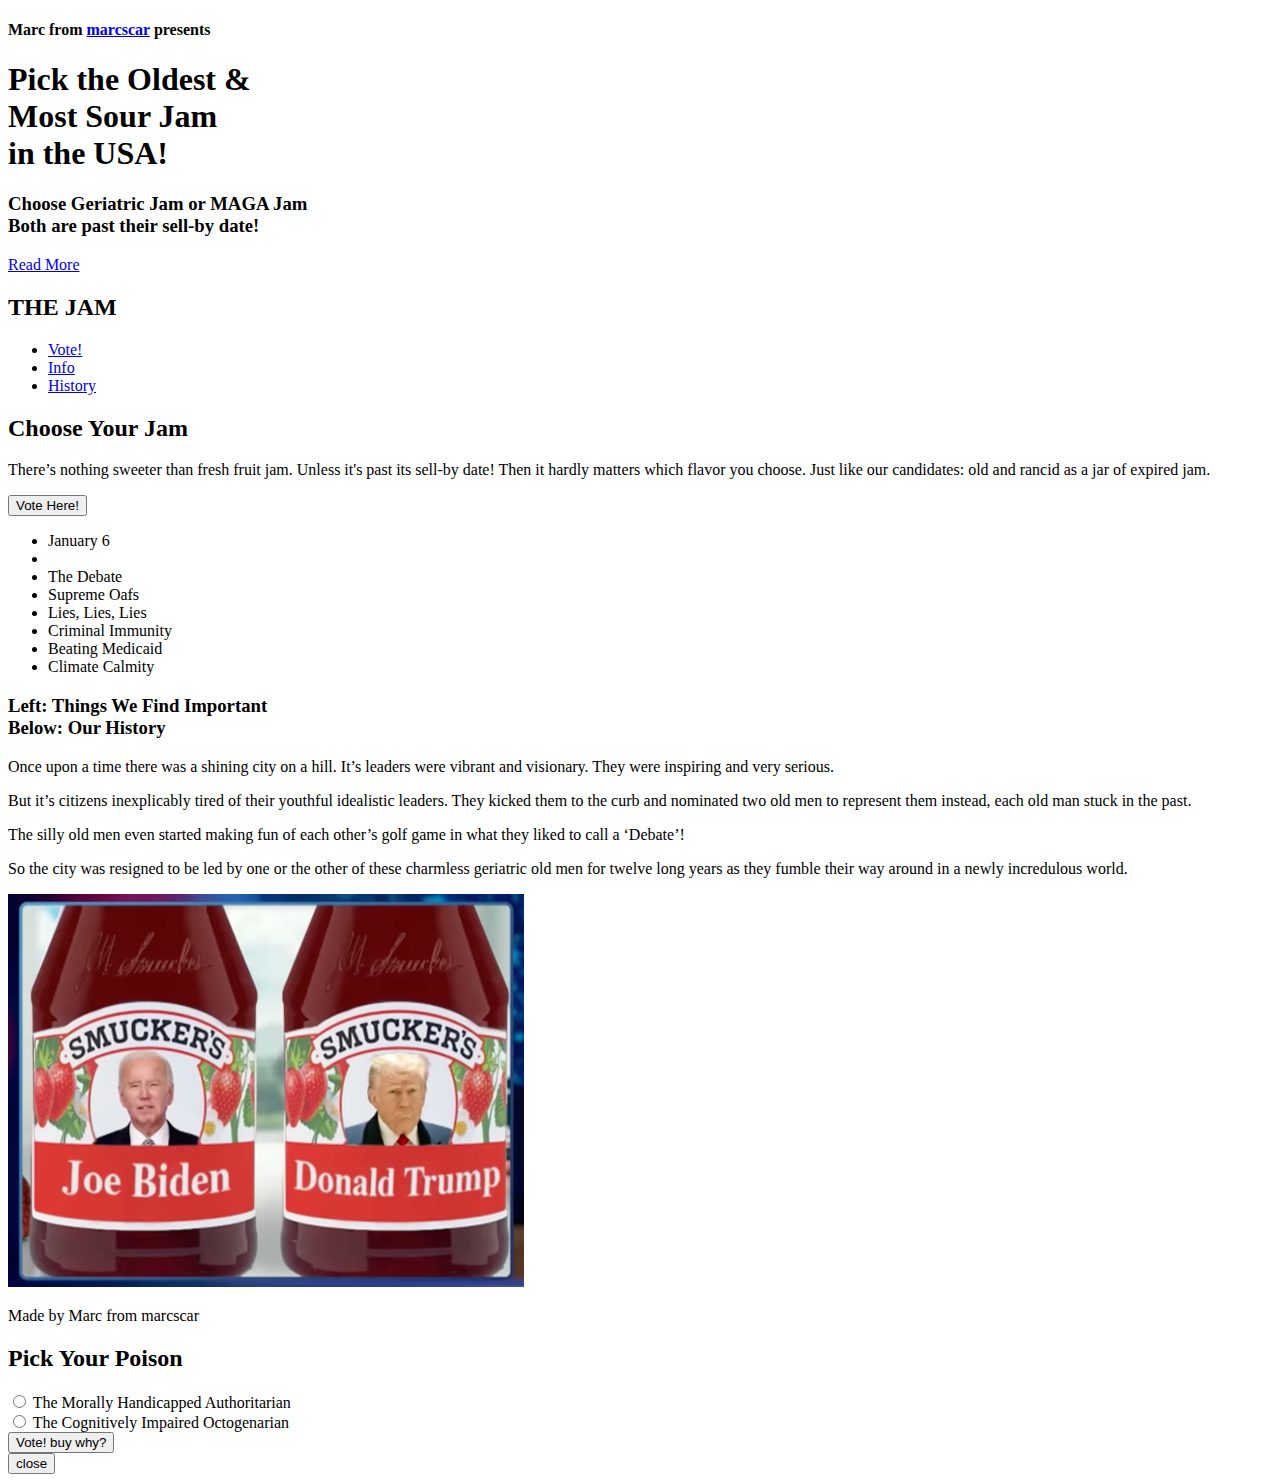
==== index.html @ a78fad92 "HTML & Image" ====
<!DOCTYPE html>
<html lang="en">
<head>
  <meta charset="UTF-8">
  <meta name="viewport" content="width=device-width, initial-scale=1.0">
  <title>The Jam</title>
</head>
<body>

  <header>

    <div class="wrapper960">

      <h4>Marc from <a href="https://marcscar.github.io/" target="_blank">marcscar</a> presents</h4>
      <h1>Pick the Oldest &<br>Most Sour Jam<br>in the USA!</h1>
      <h3>Choose Geriatric Jam or MAGA Jam <br>Both are past their sell-by date!</h3>
      <a href="#info" class="cta alt">Read More</a>

    </div>

    <div class="biden"></div>
    <div class="trump"></div>

  </header>

  <nav>

    <h2>THE JAM</h2>
    <ul>
      <li><a href="#">Vote!</a></li>
      <li><a href="#info">Info</a></li>
      <li><a href="#history">History</a></li>
    </ul>

  </nav>

  <section id="info">

    <h2>Choose Your Jam</h2>
    <p>There’s nothing sweeter than fresh fruit jam. Unless it's past its sell-by date! Then it hardly matters which flavor you choose. Just like our candidates: old and rancid as a jar of expired jam.</p>
    <button class="cta">Vote Here!</button>

  </section>

  <div class="separator"></div>

  <article id="history">

    <ul>
      <li class="green">January 6</li>
      <li>&nbsp;</li>
      <li class="pink rotate">The Debate</li>
      <li class="purple">Supreme Oafs</li>
      <li class="salmon">Lies, Lies, Lies</li>
      <li class="red">Criminal Immunity</li>
      <li class="green">Beating Medicaid</li>
      <li class="pink">Climate Calmity</li>
    </ul>

    <h3>Left: Things We Find Important <br> Below: Our History</h3>
    <p>Once upon a time there was a shining city on a hill. It’s leaders were vibrant and visionary. They were inspiring and very serious.</p>
    <p>But it’s citizens inexplicably tired of their youthful idealistic leaders. They kicked them to the curb and nominated two old men to represent them instead, each old man stuck in the past.</p>
    <p>The silly old men even started making fun of each other’s golf game in what they liked to call a ‘Debate’!</p>
    <p>So the city was resigned to be led by one or the other of these charmless geriatric old men for twelve long years as they fumble their way around in a newly incredulous world.</p>

  </article>

  <div class="separator"></div>

  <img src="images/jam.png" width="516" height="393" alt="Two Jars of Jam">

  <footer>

    <p>Made by Marc from marcscar</p>

  </footer>

  <div class="popup">

    <div class="blanket"></div>
    <div class="content">
      <h2>Pick Your Poison</h2>
      <form action="vote.html">
        <div class="input">
          <input type="radio" name="vote" id="biden">
          <label for="biden">The Morally Handicapped Authoritarian</label>
        </div>
        <div class="input">
          <input type="radio" name="vote" id="trump">
          <label for="trump">The Cognitively Impaired Octogenarian</label>
        </div>
        <button class="cta">Vote! buy why?</button>
      </form>
      <button class="close">close</button>
    </div>

  </div>

</body>
</html>
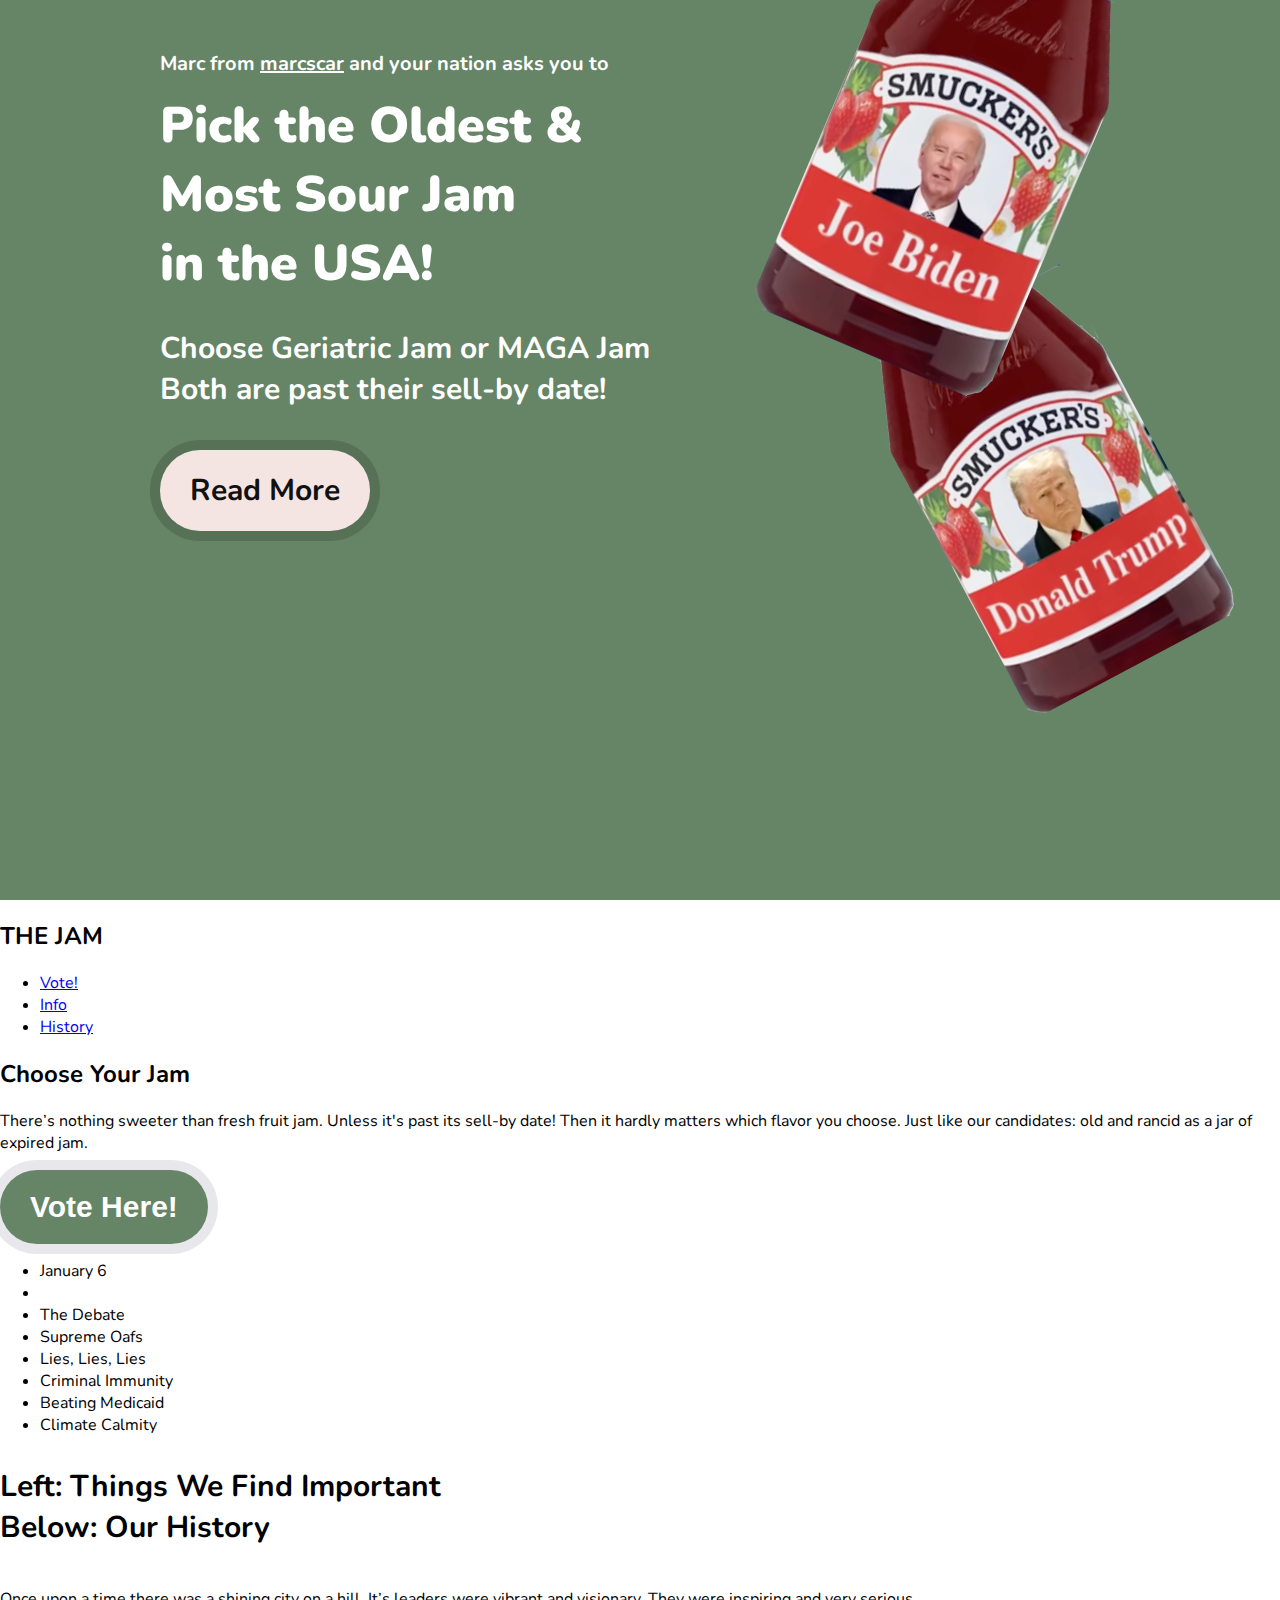
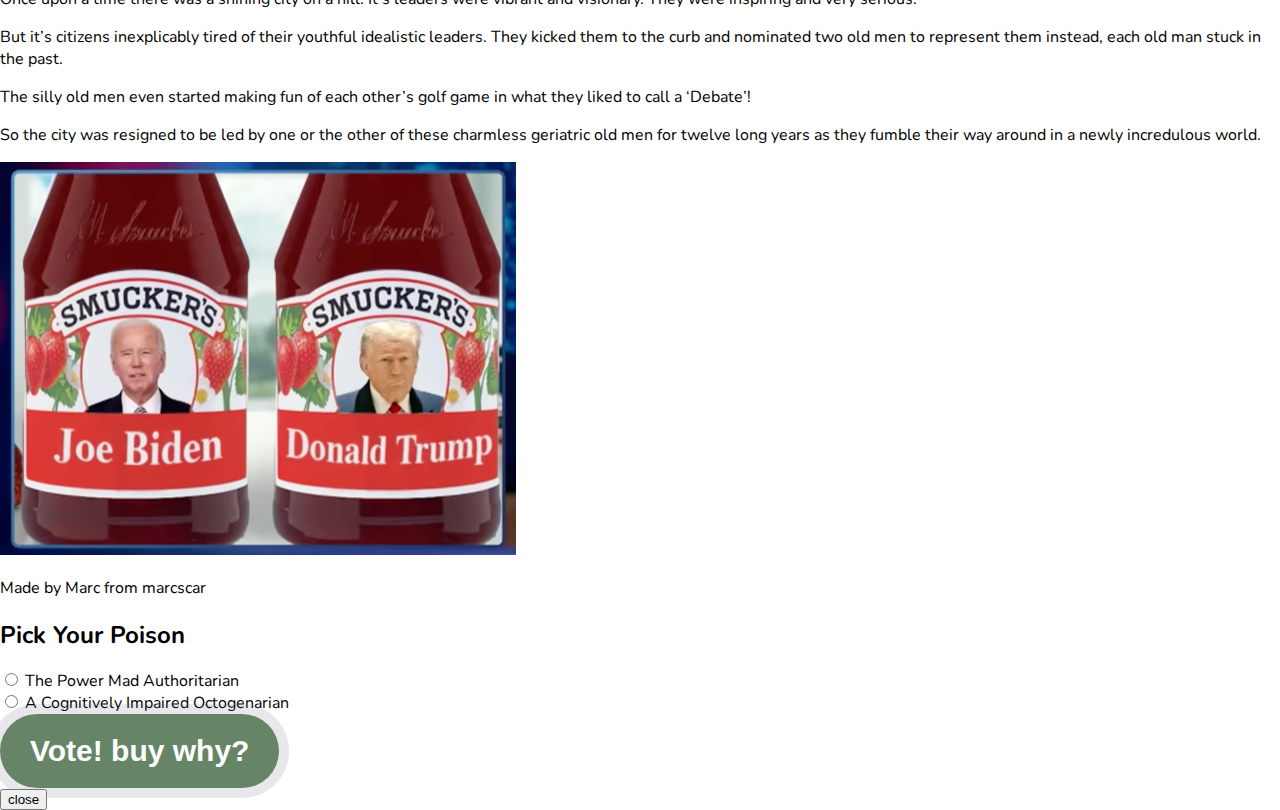
==== commit 1f939b17: "Header Style" ====
--- a/index.html
+++ b/index.html
@@ -4,6 +4,10 @@
   <meta charset="UTF-8">
   <meta name="viewport" content="width=device-width, initial-scale=1.0">
   <title>The Jam</title>
+  <link rel="preconnect" href="https://fonts.googleapis.com">
+  <link rel="preconnect" href="https://fonts.gstatic.com" crossorigin>
+  <link href="https://fonts.googleapis.com/css2?family=Nunito:ital,wght@0,200..1000;1,200..1000&display=swap" rel="stylesheet">
+  <link rel="stylesheet" href="style.css">
 </head>
 <body>
 
@@ -11,15 +15,15 @@
 
     <div class="wrapper960">
 
-      <h4>Marc from <a href="https://marcscar.github.io/" target="_blank">marcscar</a> presents</h4>
+      <h4>Marc from <a href="https://marcscar.github.io/" target="_blank">marcscar</a> and your nation asks you to</h4>
       <h1>Pick the Oldest &<br>Most Sour Jam<br>in the USA!</h1>
       <h3>Choose Geriatric Jam or MAGA Jam <br>Both are past their sell-by date!</h3>
       <a href="#info" class="cta alt">Read More</a>
 
     </div>
 
+    <div class="trump"></div>
     <div class="biden"></div>
-    <div class="trump"></div>
 
   </header>
 
@@ -83,11 +87,11 @@
       <form action="vote.html">
         <div class="input">
           <input type="radio" name="vote" id="biden">
-          <label for="biden">The Morally Handicapped Authoritarian</label>
+          <label for="biden">The Power Mad Authoritarian</label>
         </div>
         <div class="input">
           <input type="radio" name="vote" id="trump">
-          <label for="trump">The Cognitively Impaired Octogenarian</label>
+          <label for="trump">A Cognitively Impaired Octogenarian</label>
         </div>
         <button class="cta">Vote! buy why?</button>
       </form>
--- a/style.css
+++ b/style.css
@@ -0,0 +1,116 @@
+* {
+  box-sizing: border-box;
+}
+
+body {
+  font-family: "Nunito", sans-serif;
+  font-optical-sizing: auto;
+  font-weight: normal;
+  font-style: normal;
+  padding: 0;
+  margin: 0;
+}
+
+header {
+  background-color: #668566;
+  min-height: 100vh;
+  color: white;
+  padding: 50px 20px;
+  position: relative;
+  overflow: hidden;
+  /* min-height: 600px; */
+}
+
+.wrapper960 {
+  width: 960px;
+  margin: 0 auto;
+}
+
+h1 {
+  font-size: 50px;
+  font-weight: 900;
+  margin: 14px 0 20px
+}
+
+h4 {
+  font-size: 20px;
+  margin: 0;
+}
+
+h3 {
+  font-size: 30px;
+  margin-bottom: 40px;
+}
+
+header a {
+  color: white;
+}
+
+a.cta, button.cta {
+  font-size: 30px;
+  font-weight: bold;
+  text-decoration: none;
+  padding: 20px 30px;
+  border: 0;
+  border-radius: 40px;
+}
+
+a.cta {
+  background-color: #F4E5E2;
+  color: #111;
+  box-shadow: 0 0 0 10px rgba(0, 0, 0, 0.15);
+  display: inline-block;
+}
+
+button.cta {
+  background-color: #668566;
+  color: white;
+  box-shadow: 0 0 0 10px rgba(102, 103, 133, .151);
+}
+
+
+
+.biden {
+  background: url(images/biden.png) no-repeat 0 0;
+  background-size: 100%;
+  width: 254px;
+  height: 420px;
+  position: absolute;
+  top: -50px;
+  right: 16%;
+  transform: rotate(23deg);
+}
+
+
+.trump {
+  background: url(images/trump.png) no-repeat 0 0;
+  background-size: 100%;
+  width: 237px;
+  height: 391px;
+  position: absolute;
+  top: 33%;
+  right: 9%;
+  transform: rotate(-28deg);
+}
+
+
+
+/* 
+
+  <header>
+
+    <div class="wrapper960">
+
+      <h4>Marc from <a href="https://marcscar.github.io/" target="_blank">marcscar</a> presents</h4>
+      <h1>Pick the Oldest &<br>Most Sour Jam<br>in the USA!</h1>
+      <h3>Choose Geriatric Jam or MAGA Jam <br>Both are past their sell-by date!</h3>
+      <a href="#info" class="cta alt">Read More</a>
+
+    </div>
+
+    <div class="biden"></div>
+    <div class="trump"></div>
+
+  </header>
+  
+  */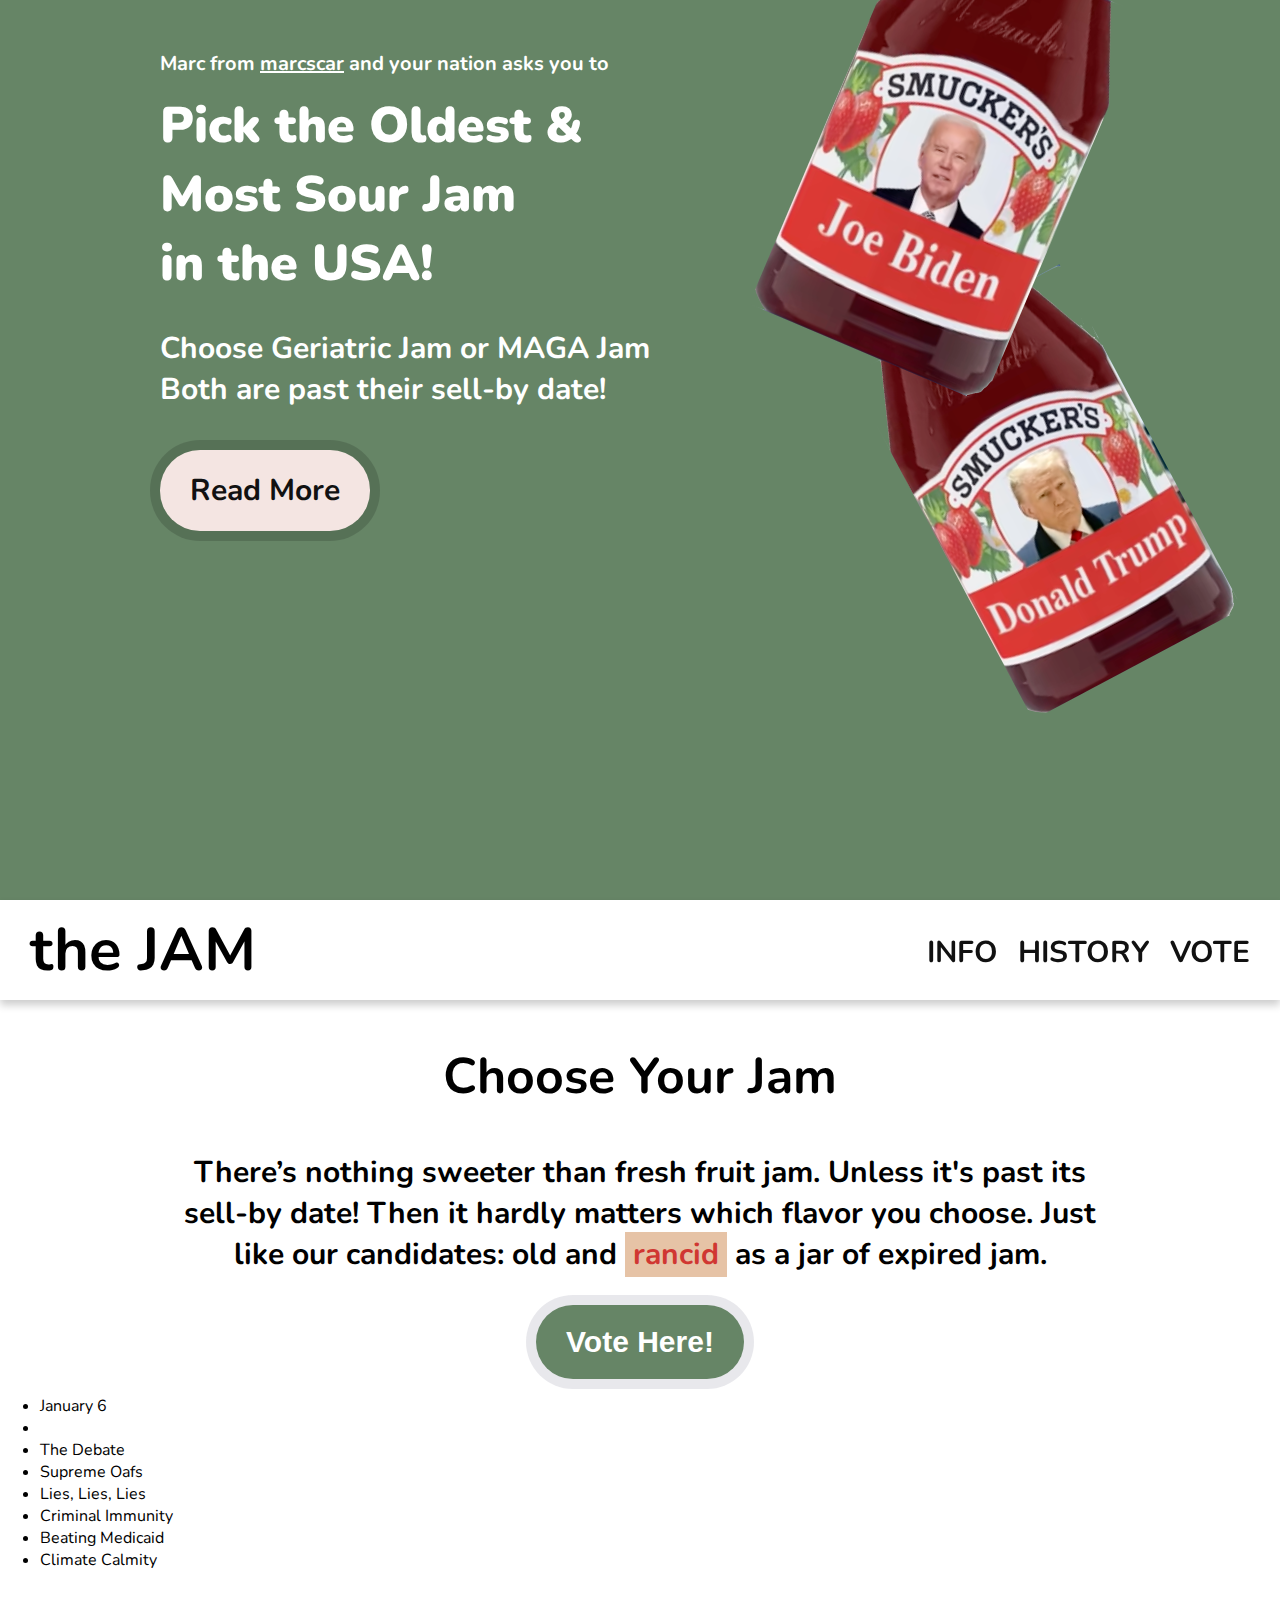
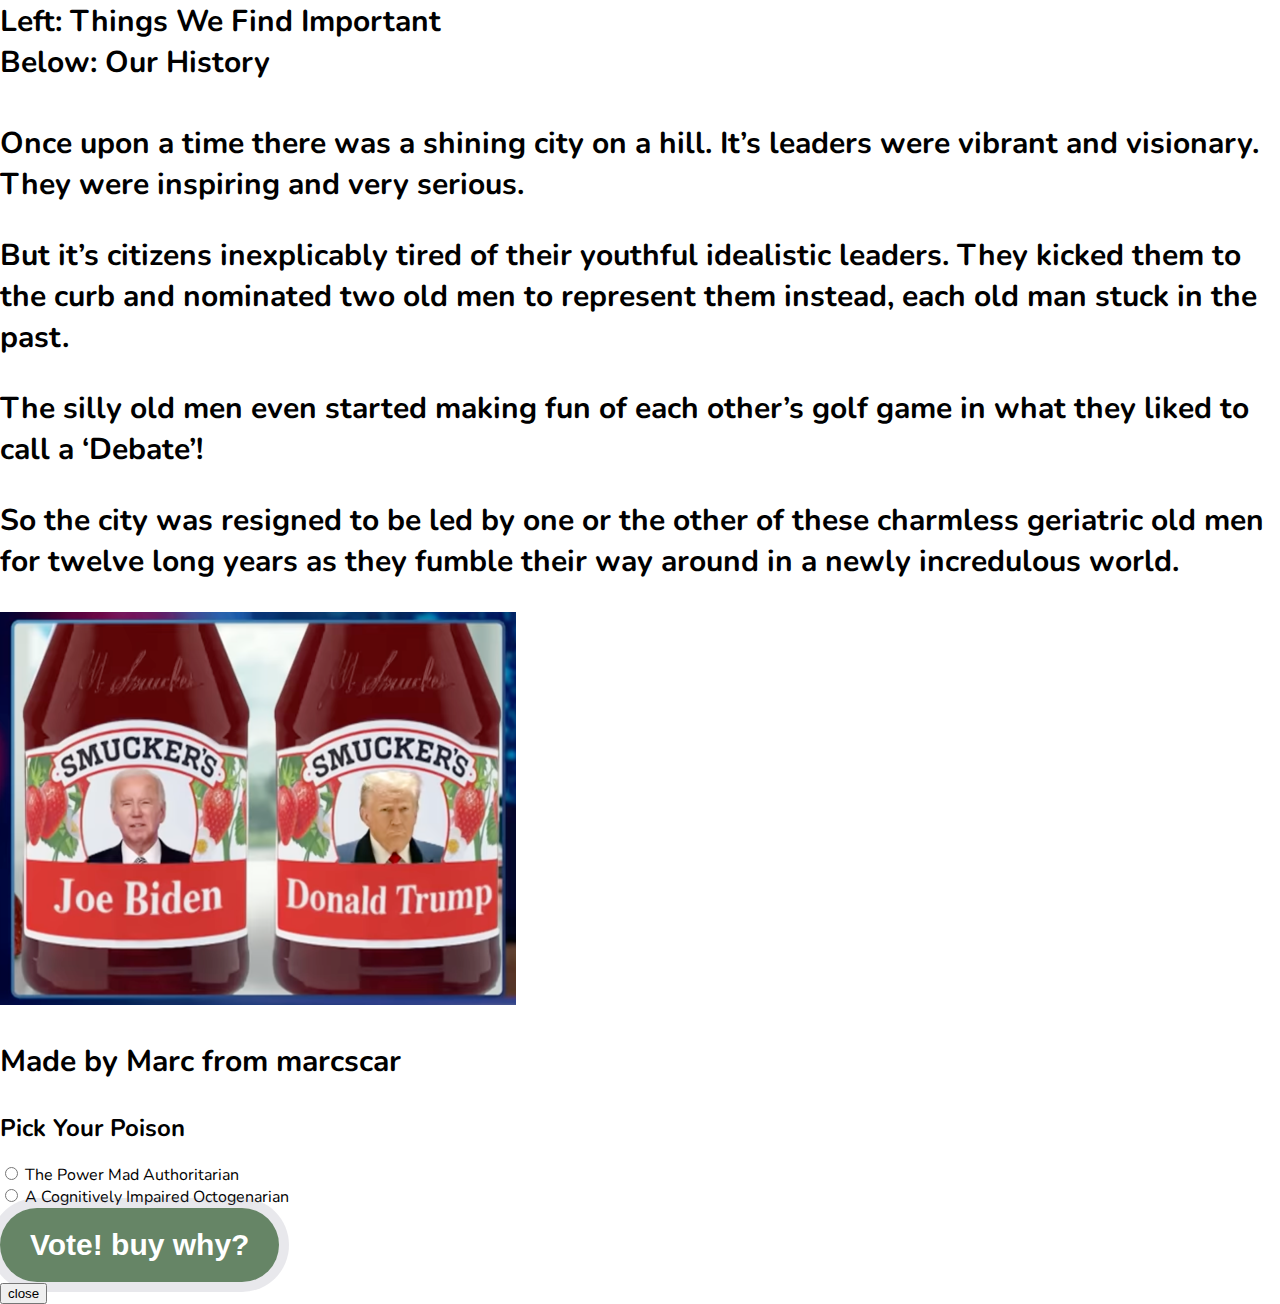
==== commit 5023ea46: "Nav and Info sections" ====
--- a/index.html
+++ b/index.html
@@ -27,22 +27,26 @@
 
   </header>
 
+  <div id="info"></div>
+
   <nav>
 
-    <h2>THE JAM</h2>
+    <h2>the JAM</h2>
     <ul>
-      <li><a href="#">Vote!</a></li>
-      <li><a href="#info">Info</a></li>
-      <li><a href="#history">History</a></li>
+      <li><a href="#">VOTE</a></li>
+      <li><a href="#history">HISTORY</a></li>
+      <li><a href="#info">INFO</a></li>
     </ul>
 
   </nav>
 
-  <section id="info">
+  <section id="more-info">
 
-    <h2>Choose Your Jam</h2>
-    <p>There’s nothing sweeter than fresh fruit jam. Unless it's past its sell-by date! Then it hardly matters which flavor you choose. Just like our candidates: old and rancid as a jar of expired jam.</p>
-    <button class="cta">Vote Here!</button>
+    <div class="wrapper960">
+      <h2>Choose Your Jam</h2>
+      <p>There’s nothing sweeter than fresh fruit jam. Unless it's past its sell-by date! Then it hardly matters which flavor you choose. Just like our candidates: old and <span class="highlight">rancid</span> as a jar of expired jam.</p>
+      <button class="cta">Vote Here!</button>
+    </div>
 
   </section>
 
--- a/style.css
+++ b/style.css
@@ -18,7 +18,6 @@
   padding: 50px 20px;
   position: relative;
   overflow: hidden;
-  /* min-height: 600px; */
 }
 
 .wrapper960 {
@@ -68,8 +67,6 @@
   box-shadow: 0 0 0 10px rgba(102, 103, 133, .151);
 }
 
-
-
 .biden {
   background: url(images/biden.png) no-repeat 0 0;
   background-size: 100%;
@@ -80,7 +77,6 @@
   right: 16%;
   transform: rotate(23deg);
 }
-
 
 .trump {
   background: url(images/trump.png) no-repeat 0 0;
@@ -93,24 +89,62 @@
   transform: rotate(-28deg);
 }
 
+nav {
+  height: 100px;
+  box-shadow: 0 5px 8px rgba(0, 0, 0, .2);
+  position: sticky;
+  top: 0;
+  background-color: white;
+}
 
+nav h2 {
+  /* border: 1px dotted; */
+  float: left;
+  margin: 0 0 0 30px;
+  font-size: 60px;
+  line-height: 100px;
+}
 
-/* 
+nav ul {
+  margin: 0 20px 0 0;
+}
 
-  <header>
+nav li {
+  margin: 0;
+  display: inline;
+  float: right;
+  font-size: 30px;
+  padding: 32px 10px;
+  font-weight: bold;
+}
 
-    <div class="wrapper960">
+nav li a {
+  color: #111;
+  text-decoration: none;
+}
 
-      <h4>Marc from <a href="https://marcscar.github.io/" target="_blank">marcscar</a> presents</h4>
-      <h1>Pick the Oldest &<br>Most Sour Jam<br>in the USA!</h1>
-      <h3>Choose Geriatric Jam or MAGA Jam <br>Both are past their sell-by date!</h3>
-      <a href="#info" class="cta alt">Read More</a>
+nav li a:hover {
+  text-decoration: underline;
+  color: #000;
+}
 
-    </div>
+p {
+  font-weight: bold;
+  font-size: 30px;
+  margin: 30px 0;
+}
 
-    <div class="biden"></div>
-    <div class="trump"></div>
+#more-info h2 {
+  font-size: 50px;
+}
 
-  </header>
-  
-  */+#more-info {
+  text-align: center;
+}
+
+.highlight {
+  background-color: #E6C3A6;
+  color: #D03732;
+  display: inline;
+  padding: 2px 8px;
+}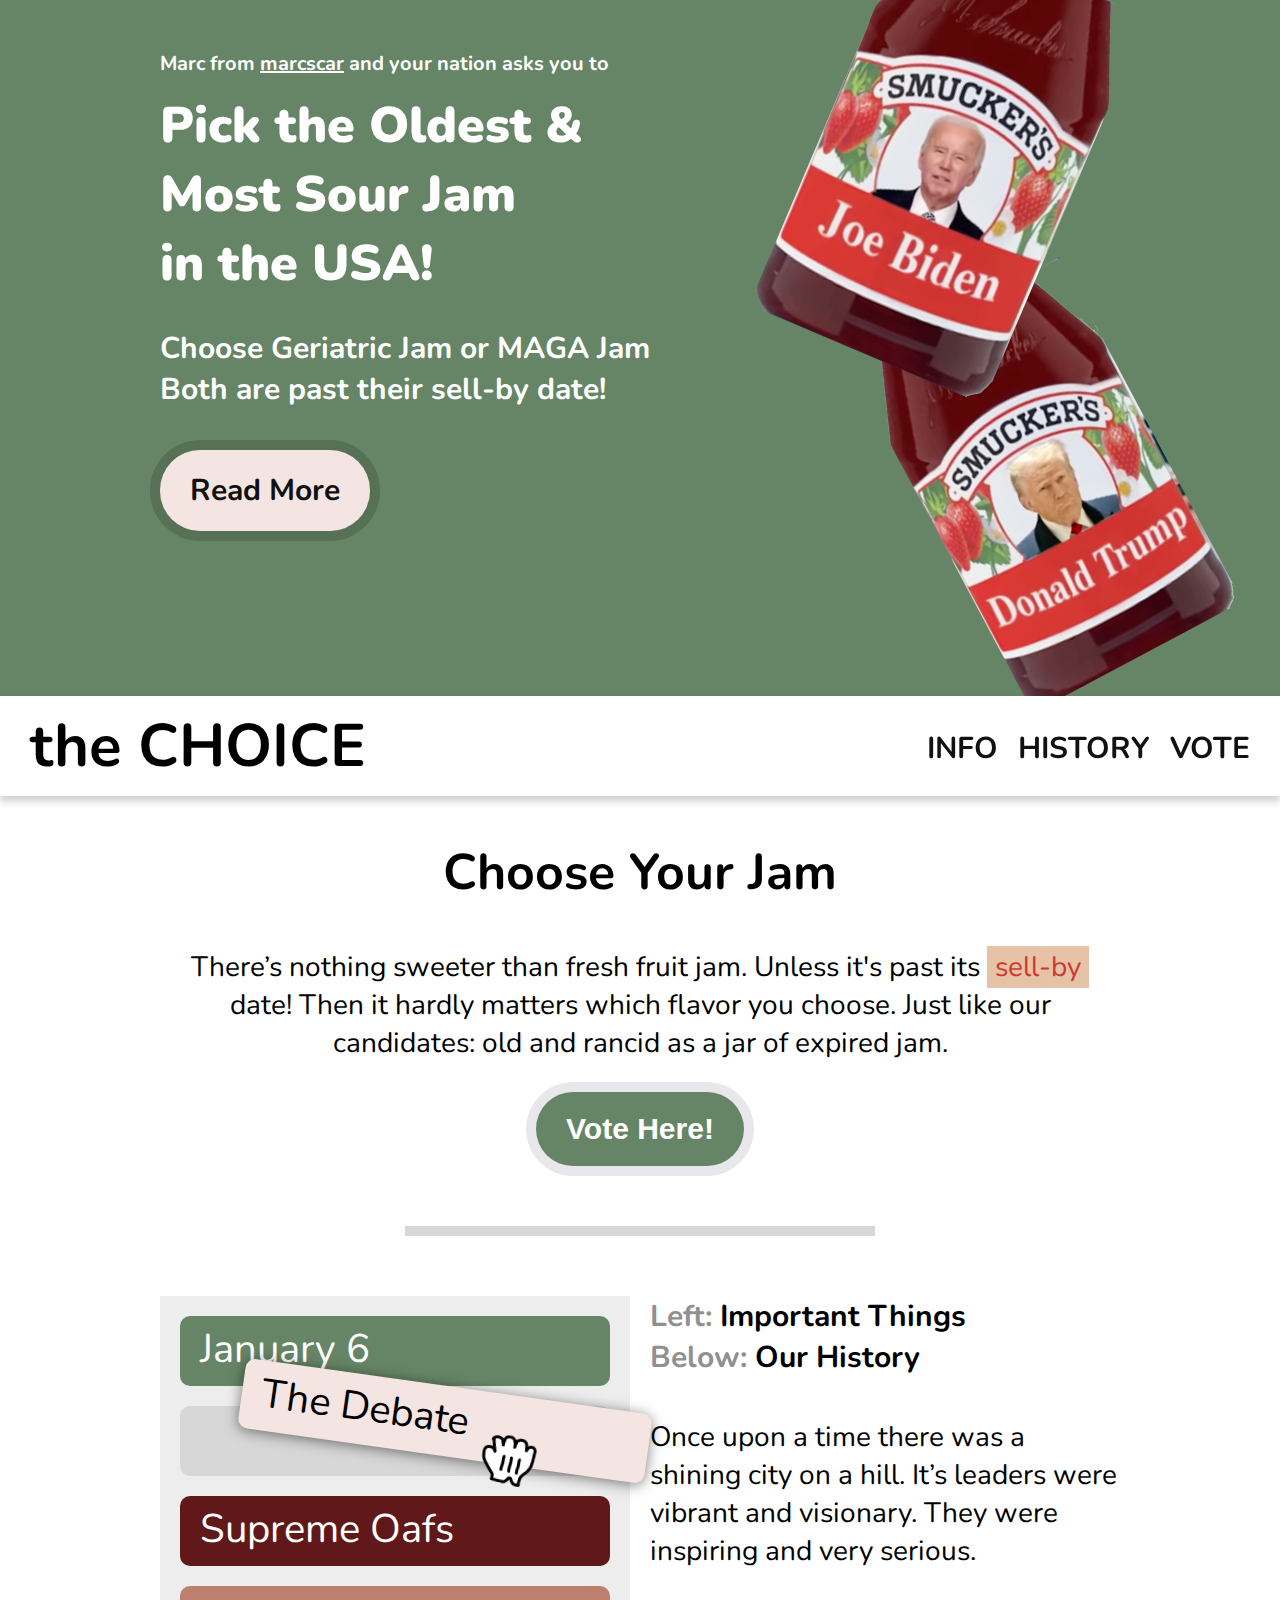
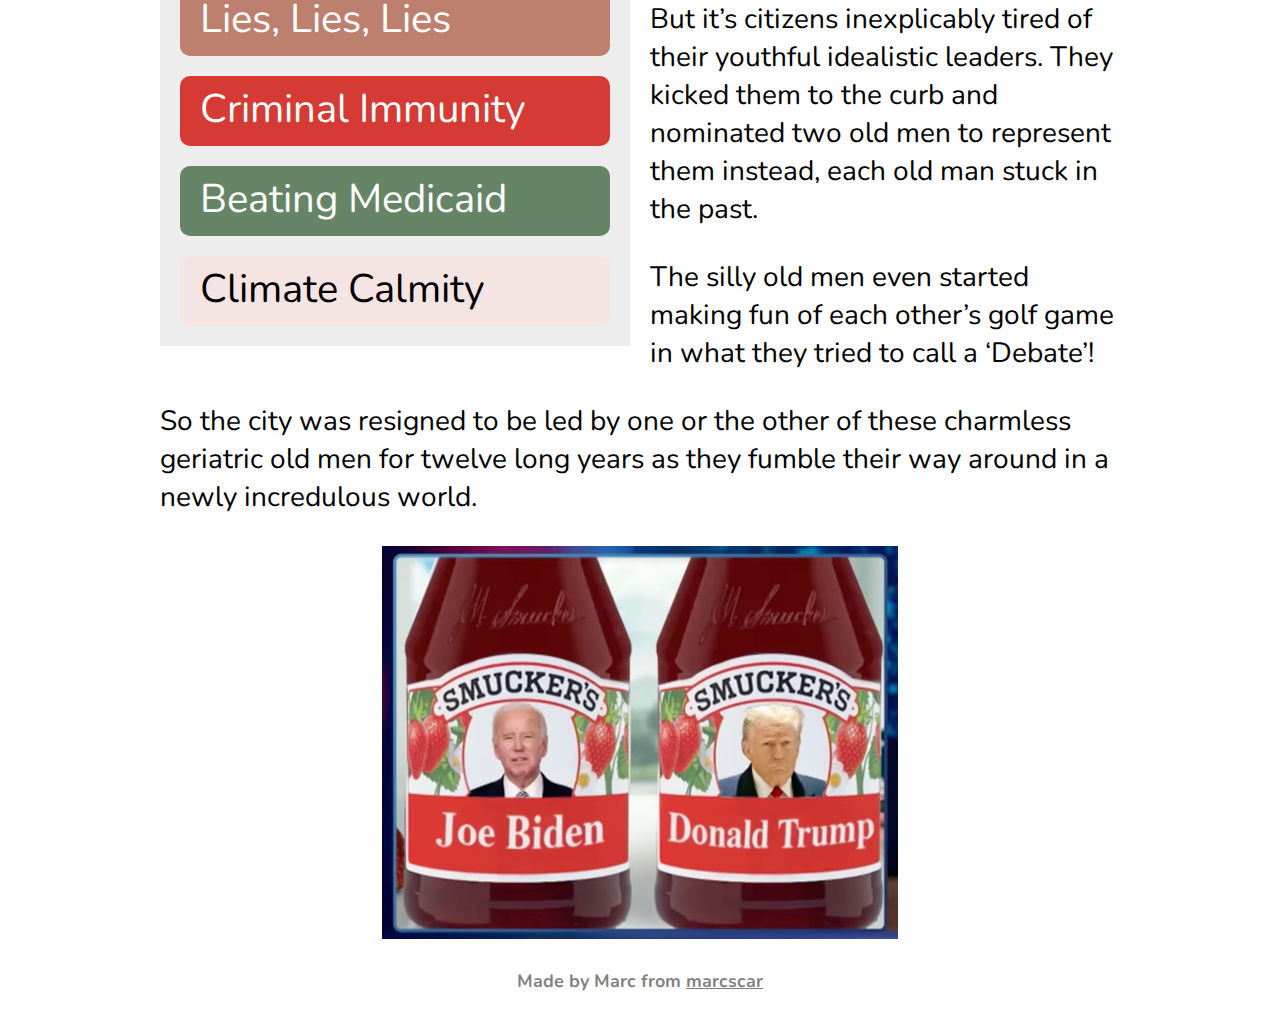
==== commit 8d751e1d: "CSS & HTML Done" ====
--- a/index.html
+++ b/index.html
@@ -31,7 +31,7 @@
 
   <nav>
 
-    <h2>the JAM</h2>
+    <h2>the CHOICE</h2>
     <ul>
       <li><a href="#">VOTE</a></li>
       <li><a href="#history">HISTORY</a></li>
@@ -44,7 +44,7 @@
 
     <div class="wrapper960">
       <h2>Choose Your Jam</h2>
-      <p>There’s nothing sweeter than fresh fruit jam. Unless it's past its sell-by date! Then it hardly matters which flavor you choose. Just like our candidates: old and <span class="highlight">rancid</span> as a jar of expired jam.</p>
+      <p>There’s nothing sweeter than fresh fruit jam. Unless it's past its <span class="highlight">sell-by</span> date! Then it hardly matters which flavor you choose. Just like our candidates: old and rancid as a jar of expired jam.</p>
       <button class="cta">Vote Here!</button>
     </div>
 
@@ -52,34 +52,37 @@
 
   <div class="separator"></div>
 
-  <article id="history">
+  <div class="wrapper960">
 
-    <ul>
-      <li class="green">January 6</li>
-      <li>&nbsp;</li>
-      <li class="pink rotate">The Debate</li>
-      <li class="purple">Supreme Oafs</li>
-      <li class="salmon">Lies, Lies, Lies</li>
-      <li class="red">Criminal Immunity</li>
-      <li class="green">Beating Medicaid</li>
-      <li class="pink">Climate Calmity</li>
-    </ul>
+    <article id="history">
 
-    <h3>Left: Things We Find Important <br> Below: Our History</h3>
-    <p>Once upon a time there was a shining city on a hill. It’s leaders were vibrant and visionary. They were inspiring and very serious.</p>
-    <p>But it’s citizens inexplicably tired of their youthful idealistic leaders. They kicked them to the curb and nominated two old men to represent them instead, each old man stuck in the past.</p>
-    <p>The silly old men even started making fun of each other’s golf game in what they liked to call a ‘Debate’!</p>
-    <p>So the city was resigned to be led by one or the other of these charmless geriatric old men for twelve long years as they fumble their way around in a newly incredulous world.</p>
+      <ul>
+        <li class="green">January 6</li>
+        <li class="blank">&nbsp;</li>
+        <li class="pink rotate">The Debate</li>
+        <li class="purple">Supreme Oafs</li>
+        <li class="salmon">Lies, Lies, Lies</li>
+        <li class="red">Criminal Immunity</li>
+        <li class="green">Beating Medicaid</li>
+        <li class="pink">Climate Calmity</li>
+      </ul>
 
-  </article>
+      <h3><span class="light">Left:</span> Important Things <br> <span class="light">Below:</span> Our History</h3>
+      <p>Once upon a time there was a shining city on a hill. It’s leaders were vibrant and visionary. They were inspiring and very serious.</p>
+      <p>But it’s citizens inexplicably tired of their youthful idealistic leaders. They kicked them to the curb and nominated two old men to represent them instead, each old man stuck in the past.</p>
+      <p>The silly old men even started making fun of each other’s golf game in what they tried to call a ‘Debate’!</p>
+      <p>So the city was resigned to be led by one or the other of these charmless geriatric old men for twelve long years as they fumble their way around in a newly incredulous world.</p>
 
-  <div class="separator"></div>
+    </article>
+  </div>
+
+
 
   <img src="images/jam.png" width="516" height="393" alt="Two Jars of Jam">
 
   <footer>
 
-    <p>Made by Marc from marcscar</p>
+    <p>Made by Marc from <a href="https://marcscar.github.io/" target="_blank">marcscar</a></p>
 
   </footer>
 
@@ -90,12 +93,12 @@
       <h2>Pick Your Poison</h2>
       <form action="vote.html">
         <div class="input">
-          <input type="radio" name="vote" id="biden">
-          <label for="biden">The Power Mad Authoritarian</label>
+          <input type="radio" name="vote" id="trump">
+          <label for="trump">The power-mad <a href="https://www.theatlantic.com/politics/archive/2024/07/supreme-court-donald-trump-immunity-decision/678859/" target="_blank">authoritarian</a></label>
         </div>
         <div class="input">
-          <input type="radio" name="vote" id="trump">
-          <label for="trump">A Cognitively Impaired Octogenarian</label>
+          <input type="radio" name="vote" id="biden">
+          <label for="biden">An elderly man with a poor <a href="https://www.newyorker.com/news/daily-comment/the-impossible-role-of-robert-hur" target="_blank">memory</a></label>
         </div>
         <button class="cta">Vote! buy why?</button>
       </form>
--- a/style.css
+++ b/style.css
@@ -9,15 +9,18 @@
   font-style: normal;
   padding: 0;
   margin: 0;
+  max-width: 1600px;
+  margin: 0 auto;
 }
 
 header {
   background-color: #668566;
-  min-height: 100vh;
+  /* min-height: 100vh; */
   color: white;
   padding: 50px 20px;
   position: relative;
   overflow: hidden;
+  height: 696px;
 }
 
 .wrapper960 {
@@ -52,6 +55,7 @@
   padding: 20px 30px;
   border: 0;
   border-radius: 40px;
+  cursor: pointer;
 }
 
 a.cta {
@@ -65,6 +69,10 @@
   background-color: #668566;
   color: white;
   box-shadow: 0 0 0 10px rgba(102, 103, 133, .151);
+}
+
+a.cta:hover, button.cta:hover{
+  opacity: .6;
 }
 
 .biden {
@@ -73,7 +81,7 @@
   width: 254px;
   height: 420px;
   position: absolute;
-  top: -50px;
+  top: -49px;
   right: 16%;
   transform: rotate(23deg);
 }
@@ -84,7 +92,7 @@
   width: 237px;
   height: 391px;
   position: absolute;
-  top: 33%;
+  top: 290px;
   right: 9%;
   transform: rotate(-28deg);
 }
@@ -95,6 +103,7 @@
   position: sticky;
   top: 0;
   background-color: white;
+  z-index: 1;
 }
 
 nav h2 {
@@ -123,14 +132,14 @@
   text-decoration: none;
 }
 
-nav li a:hover {
+nav a:hover, h4 a:hover, footer a:hover   {
   text-decoration: underline;
   color: #000;
 }
 
 p {
-  font-weight: bold;
-  font-size: 30px;
+  /* font-weight: bold; */
+  font-size: 28px;
   margin: 30px 0;
 }
 
@@ -147,4 +156,102 @@
   color: #D03732;
   display: inline;
   padding: 2px 8px;
-}+}
+
+.separator {
+  width: 470px;
+  height: 10px;
+  background-color: #d7d7d7;
+  margin: 60px auto;
+}
+
+article ul {
+  width: 470px;
+  float: left;
+  background-color: #EDEDED;
+  padding: 20px 20px 0 20px;
+  margin: 0 20px 20px 0;
+  position: relative;
+}
+
+article li {
+  height: 70px;
+  border-radius: 10px;
+  font-size: 40px;
+  color: white;
+  display: block;
+  margin-bottom: 20px;
+  padding: 6px 20px;
+}
+
+li.green {
+  background-color: #668566;
+}
+
+li.blank {
+  background-color: #d7d7d7;
+}
+
+li.pink {
+  background-color: #F4E5E2;
+  color: black;
+}
+
+li.purple {
+  background-color: #611819;
+}
+
+li.salmon {
+  background-color: #BD806E;
+}
+
+li.red {
+  background-color: #D53A34;
+}
+
+.rotate {
+  position: absolute;
+  top: 90px;
+  left: 80px;
+  right: -20px;
+  transform: rotate(8deg);
+  box-shadow: 0 2px 14px rgba(0, 0, 0, .5);
+}
+
+.rotate::after {
+  content: "";
+  display: block;
+  width: 54px;
+  height: 50px;
+  background: url(images/hand.png) no-repeat 0 0 ;
+  background-size: 100%;
+  position: absolute;;
+  top: 40px;
+  left: 60%;
+}
+
+article h3 {
+  /* font-size: 40px; */
+}
+
+.light {
+  color: #909090;
+}
+
+img {
+  display: block;
+  margin: 0 auto;
+}
+
+footer p {
+  text-align: center;
+  color: rgba(0, 0, 0, .5);
+  font-weight: bold;
+  font-size: 18px;
+}
+
+footer a {
+  color: rgba(0, 0, 0, .5);
+}
+
+.popup{display: none;}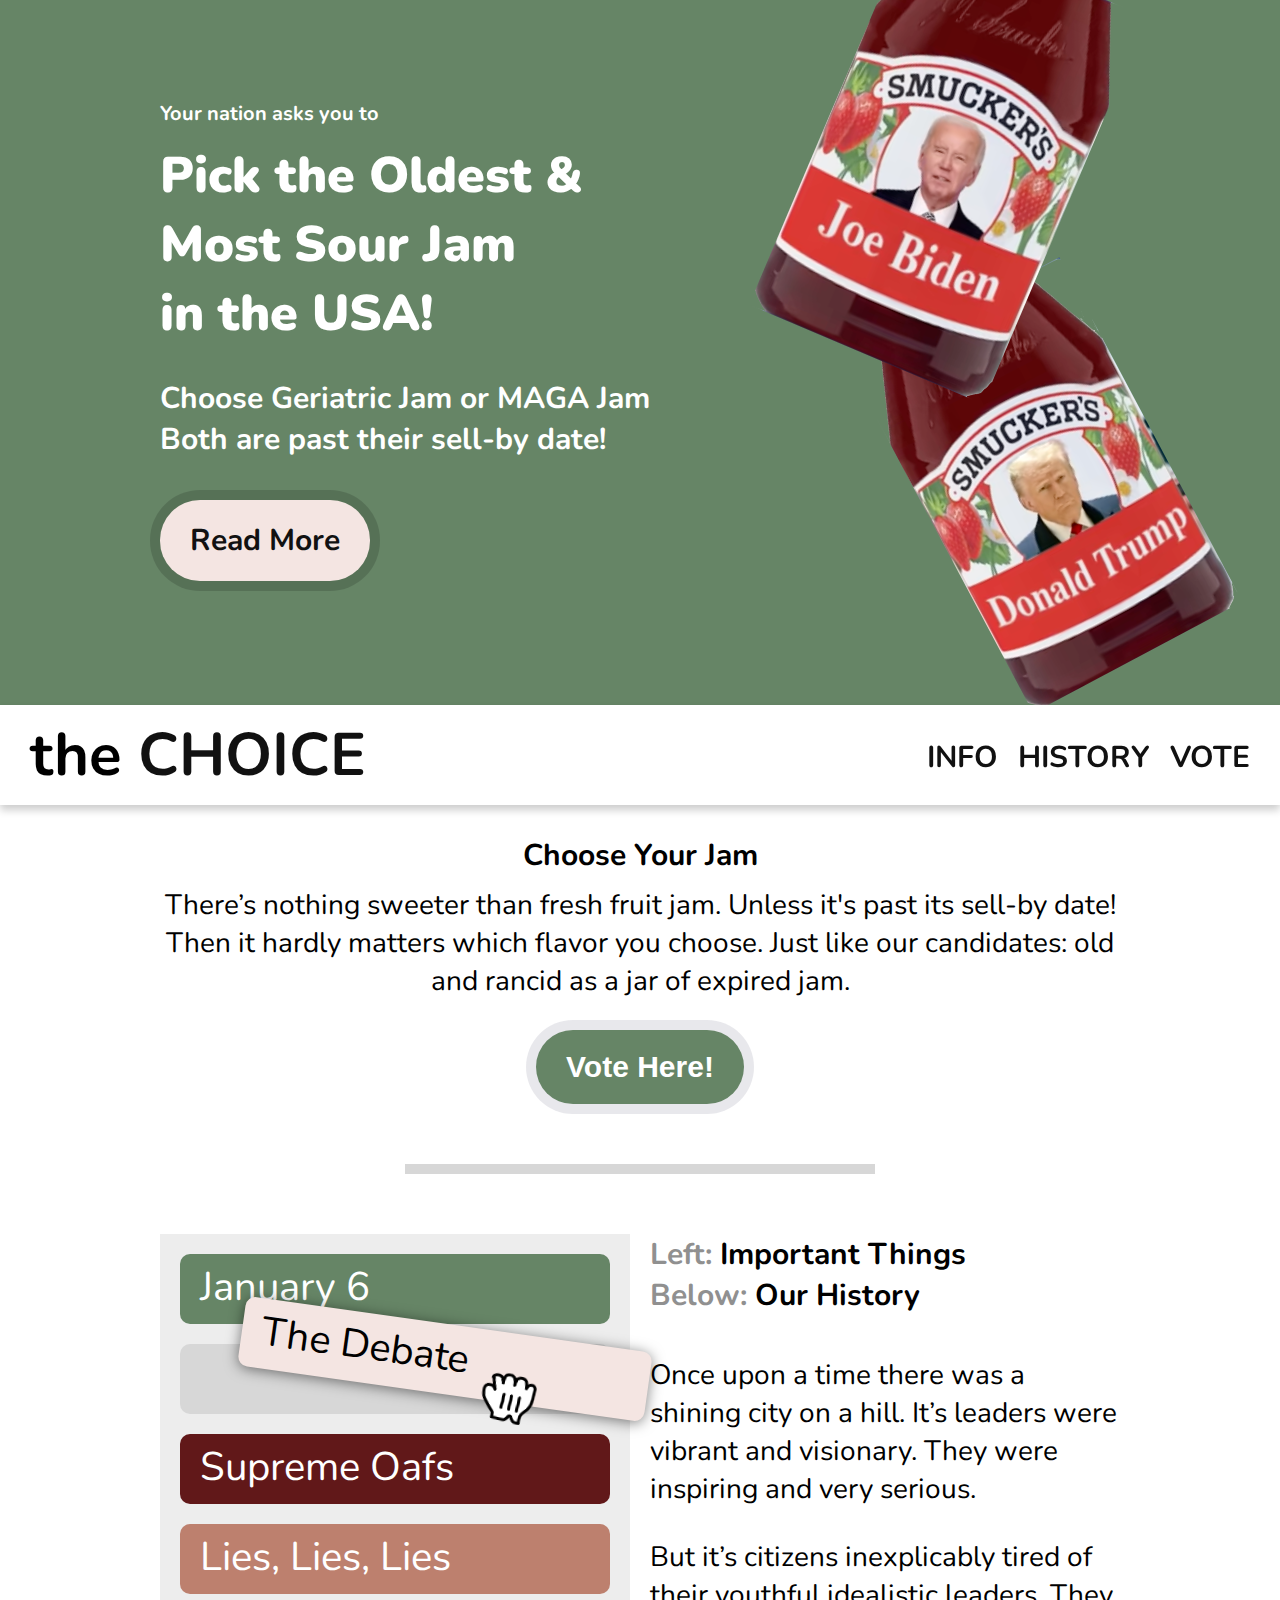
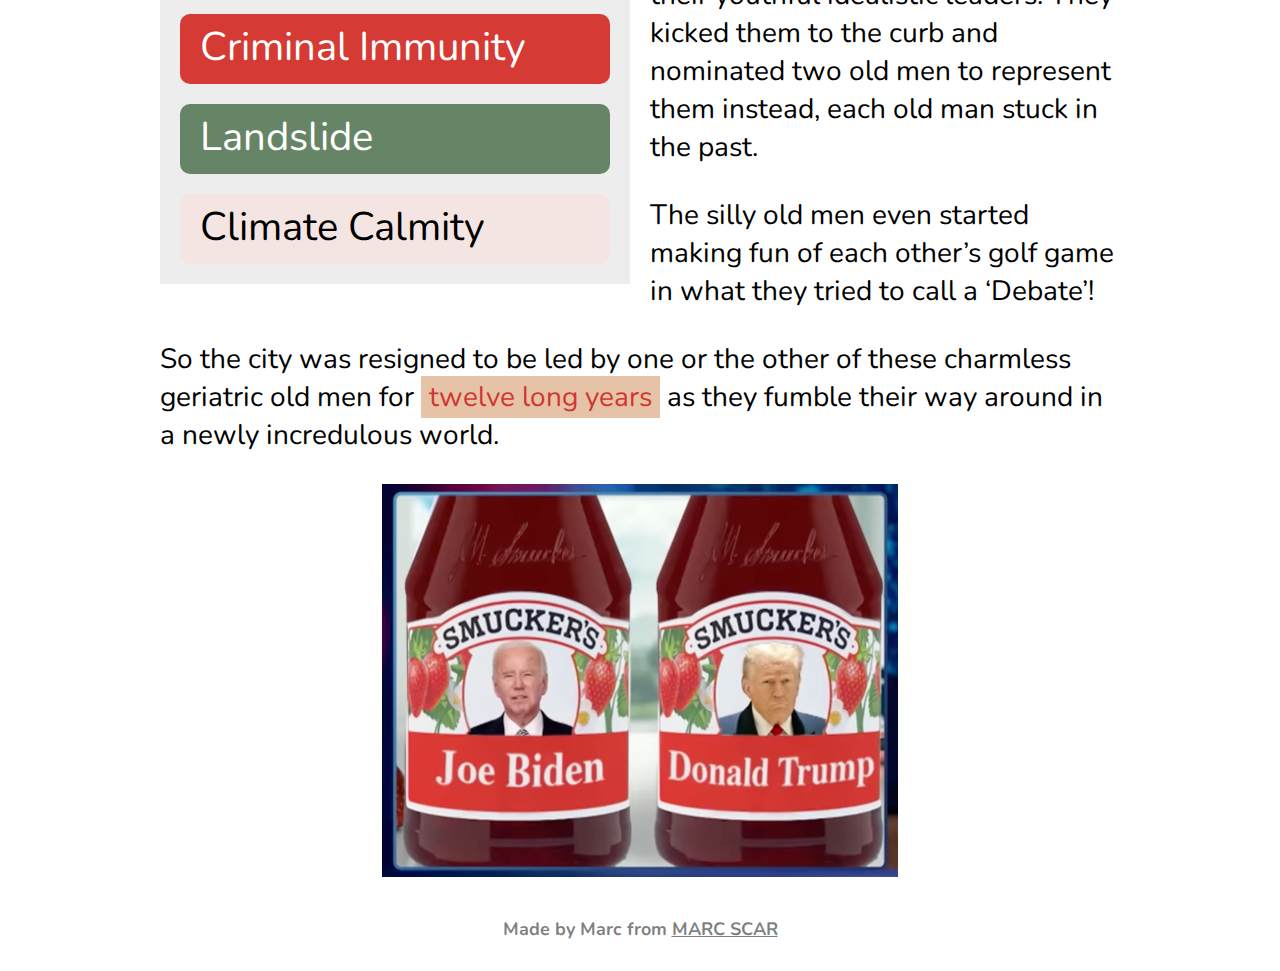
==== commit 95958844: "Javascript, Popup, CSS done" ====
--- a/index.html
+++ b/index.html
@@ -15,7 +15,7 @@
 
     <div class="wrapper960">
 
-      <h4>Marc from <a href="https://marcscar.github.io/" target="_blank">marcscar</a> and your nation asks you to</h4>
+      <h4>Your nation asks you to</h4>
       <h1>Pick the Oldest &<br>Most Sour Jam<br>in the USA!</h1>
       <h3>Choose Geriatric Jam or MAGA Jam <br>Both are past their sell-by date!</h3>
       <a href="#info" class="cta alt">Read More</a>
@@ -31,9 +31,9 @@
 
   <nav>
 
-    <h2>the CHOICE</h2>
+    <h2>the <a href="#">CHOICE</a></h2>
     <ul>
-      <li><a href="#">VOTE</a></li>
+      <li><a href="#" onclick="showPopup(); return false;" title="click to vote">VOTE</a></li>
       <li><a href="#history">HISTORY</a></li>
       <li><a href="#info">INFO</a></li>
     </ul>
@@ -43,69 +43,68 @@
   <section id="more-info">
 
     <div class="wrapper960">
-      <h2>Choose Your Jam</h2>
-      <p>There’s nothing sweeter than fresh fruit jam. Unless it's past its <span class="highlight">sell-by</span> date! Then it hardly matters which flavor you choose. Just like our candidates: old and rancid as a jar of expired jam.</p>
-      <button class="cta">Vote Here!</button>
+      <h3>Choose Your Jam</h3>
+      <p>There’s nothing sweeter than fresh fruit jam. Unless it's past its sell-by date! Then it hardly matters which flavor you choose. Just like our candidates: old and rancid as a jar of expired jam.</p>
+      <button class="cta" onclick="showPopup()">Vote Here!</button>
     </div>
 
   </section>
-
+  <div id="history"></div>
   <div class="separator"></div>
 
   <div class="wrapper960">
 
-    <article id="history">
+    <article>
 
       <ul>
-        <li class="green">January 6</li>
+        <li class="green"><a target="_blank" href="https://apnews.com/article/trump-indicted-jan-6-investigation-special-counsel-debb59bb7a4d9f93f7e2dace01feccdc">January 6</a></li>
         <li class="blank">&nbsp;</li>
-        <li class="pink rotate">The Debate</li>
-        <li class="purple">Supreme Oafs</li>
-        <li class="salmon">Lies, Lies, Lies</li>
-        <li class="red">Criminal Immunity</li>
-        <li class="green">Beating Medicaid</li>
-        <li class="pink">Climate Calmity</li>
+        <li class="pink rotate"><a target="_blank" href="https://www.cbc.ca/news/world/2024-us-debate-analysis-1.7249398">The Debate</a></li>
+        <li class="purple"><a target="_blank" href="https://www.theatlantic.com/politics/archive/2024/07/supreme-court-donald-trump-immunity-decision/678859/">Supreme Oafs</a></li>
+        <li class="salmon"><a target="_blank" href="https://www.nytimes.com/interactive/2017/06/23/opinion/trumps-lies.html">Lies, Lies, Lies</a></li>
+        <li class="red"><a target="_blank" href="https://www.vox.com/scotus/358292/supreme-court-trump-immunity-dictatorship">Criminal Immunity</a></li>
+        <li class="green"><a target="_blank" href="https://www.theatlantic.com/politics/archive/2024/07/trump-campain-election-2024-susie-wiles-chris-lacivita/678806/">Landslide</a></li>
+        <li class="pink"><a target="_blank" href="https://www.cnn.com/2024/07/03/climate/trump-v-biden-climate-stakes/index.html">Climate Calmity</a></li>
       </ul>
-
       <h3><span class="light">Left:</span> Important Things <br> <span class="light">Below:</span> Our History</h3>
       <p>Once upon a time there was a shining city on a hill. It’s leaders were vibrant and visionary. They were inspiring and very serious.</p>
       <p>But it’s citizens inexplicably tired of their youthful idealistic leaders. They kicked them to the curb and nominated two old men to represent them instead, each old man stuck in the past.</p>
       <p>The silly old men even started making fun of each other’s golf game in what they tried to call a ‘Debate’!</p>
-      <p>So the city was resigned to be led by one or the other of these charmless geriatric old men for twelve long years as they fumble their way around in a newly incredulous world.</p>
+      <p>So the city was resigned to be led by one or the other of these charmless geriatric old men for <span class="highlight">twelve long years</span> as they fumble their way around in a newly incredulous world.</p>
 
     </article>
   </div>
-
-
 
   <img src="images/jam.png" width="516" height="393" alt="Two Jars of Jam">
 
   <footer>
 
-    <p>Made by Marc from <a href="https://marcscar.github.io/" target="_blank">marcscar</a></p>
+    <p>Made by Marc from <a href="https://marcscar.github.io/" target="_blank">MARC SCAR</a></p>
 
   </footer>
 
-  <div class="popup">
+  <div class="popup" id="popup">
 
     <div class="blanket"></div>
     <div class="content">
       <h2>Pick Your Poison</h2>
-      <form action="vote.html">
-        <div class="input">
+      <form action="#">
+        <div class="item">
           <input type="radio" name="vote" id="trump">
-          <label for="trump">The power-mad <a href="https://www.theatlantic.com/politics/archive/2024/07/supreme-court-donald-trump-immunity-decision/678859/" target="_blank">authoritarian</a></label>
+          <label for="trump">The <a href="https://www.cnn.com/2022/11/10/politics/pence-book-excerpt-trump-power/" target="_blank">power-mad</a> authoritarian</label>
         </div>
-        <div class="input">
+        <div class="item">
           <input type="radio" name="vote" id="biden">
-          <label for="biden">An elderly man with a poor <a href="https://www.newyorker.com/news/daily-comment/the-impossible-role-of-robert-hur" target="_blank">memory</a></label>
+          <label for="biden">An elderly man with a <a href="https://www.newyorker.com/news/daily-comment/the-impossible-role-of-robert-hur" target="_blank">poor memory</a></label>
         </div>
-        <button class="cta">Vote! buy why?</button>
+        <button class="cta" onclick="closePopup()">Vote! buy why?</button>
       </form>
-      <button class="close">close</button>
+      <button class="close" onclick="closePopup()"></button>
     </div>
 
   </div>
 
+  <script src="script.js"></script>
+
 </body>
 </html>--- a/style.css
+++ b/style.css
@@ -10,6 +10,7 @@
   padding: 0;
   margin: 0;
   max-width: 1600px;
+  min-width: 900px;
   margin: 0 auto;
 }
 
@@ -20,12 +21,16 @@
   padding: 50px 20px;
   position: relative;
   overflow: hidden;
-  height: 696px;
+  height: 705px;
 }
 
 .wrapper960 {
   width: 960px;
   margin: 0 auto;
+}
+
+header .wrapper960 {
+  margin-top: 50px;
 }
 
 h1 {
@@ -44,8 +49,22 @@
   margin-bottom: 40px;
 }
 
-header a {
+section h3 {
+  margin-bottom: 10px;
+}
+
+article a {
   color: white;
+  text-decoration: none;
+}
+
+article .pink a {
+  color: black;
+  text-decoration: none;
+}
+
+article a:hover {
+  text-decoration: underline;
 }
 
 a.cta, button.cta {
@@ -71,7 +90,7 @@
   box-shadow: 0 0 0 10px rgba(102, 103, 133, .151);
 }
 
-a.cta:hover, button.cta:hover{
+a.cta:hover, button.cta:hover {
   opacity: .6;
 }
 
@@ -127,20 +146,21 @@
   font-weight: bold;
 }
 
-nav li a {
+nav li a, nav a {
   color: #111;
   text-decoration: none;
 }
 
-nav a:hover, h4 a:hover, footer a:hover   {
+nav a:hover, h4 a:hover, footer a:hover {
   text-decoration: underline;
   color: #000;
+  color: #686868;
 }
 
 p {
   /* font-weight: bold; */
   font-size: 28px;
-  margin: 30px 0;
+  margin: 0 0 30px 0;
 }
 
 #more-info h2 {
@@ -223,9 +243,10 @@
   display: block;
   width: 54px;
   height: 50px;
-  background: url(images/hand.png) no-repeat 0 0 ;
+  background: url(images/hand.png) no-repeat 0 0;
   background-size: 100%;
-  position: absolute;;
+  position: absolute;
+  ;
   top: 40px;
   left: 60%;
 }
@@ -248,10 +269,73 @@
   color: rgba(0, 0, 0, .5);
   font-weight: bold;
   font-size: 18px;
+  padding-top: 40px;
 }
 
 footer a {
   color: rgba(0, 0, 0, .5);
 }
 
-.popup{display: none;}+.popup {
+  display: none;
+  position: fixed;
+  top: 0;
+  right: 0;
+  bottom: 0;
+  left: 0;
+  z-index: 2;
+}
+
+.blanket {
+  background-color: rgba(0, 0, 0, .9);
+  position: absolute;
+  top: 0;
+  right: 0;
+  bottom: 0;
+  left: 0;
+}
+
+.popup .content {
+  width: 960px;
+  padding: 30px 40px;
+  background-color: white;
+  text-align: center;
+  position: absolute;
+  left: 50%;
+  margin-left: -480px;
+  height: 540px;
+  top: 50%;
+  margin-top: -270px;
+}
+
+button.close {
+  width: 80px;
+  height: 80px;
+  background: #F30 url(images/close.png) no-repeat center center;
+  background-size: 50%;
+  position: absolute;
+  top: -40px;
+  right: -40px;
+  border-radius: 50%;
+  border: none;
+  cursor: pointer;
+}
+
+.popup .item {
+  font-size: 24px;
+  margin: 0 0 40px 0;
+}
+
+.popup h2 {
+  font-size: 30px;
+  margin-bottom: 50px;
+  margin-top: 50px;
+}
+
+.popup .cta {
+  margin-top: 40px;
+}
+
+.show {
+  display: block;
+}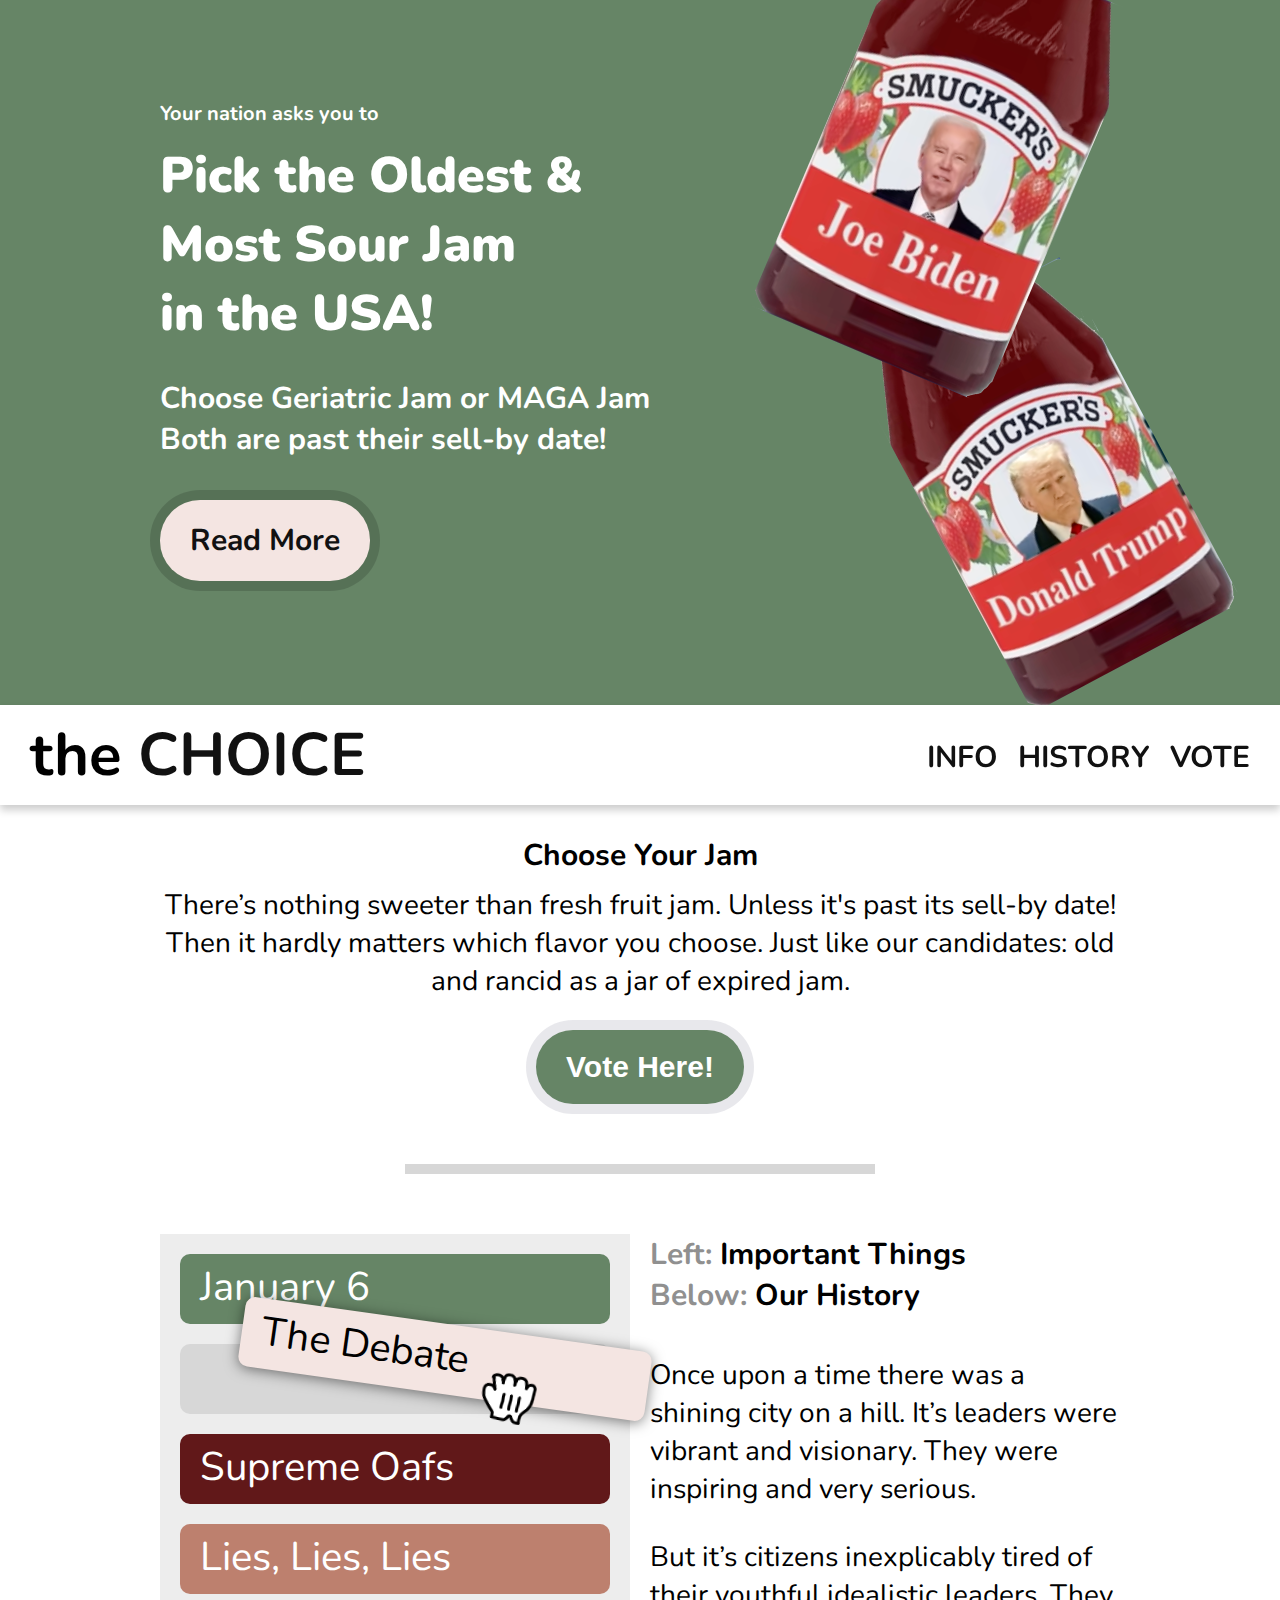
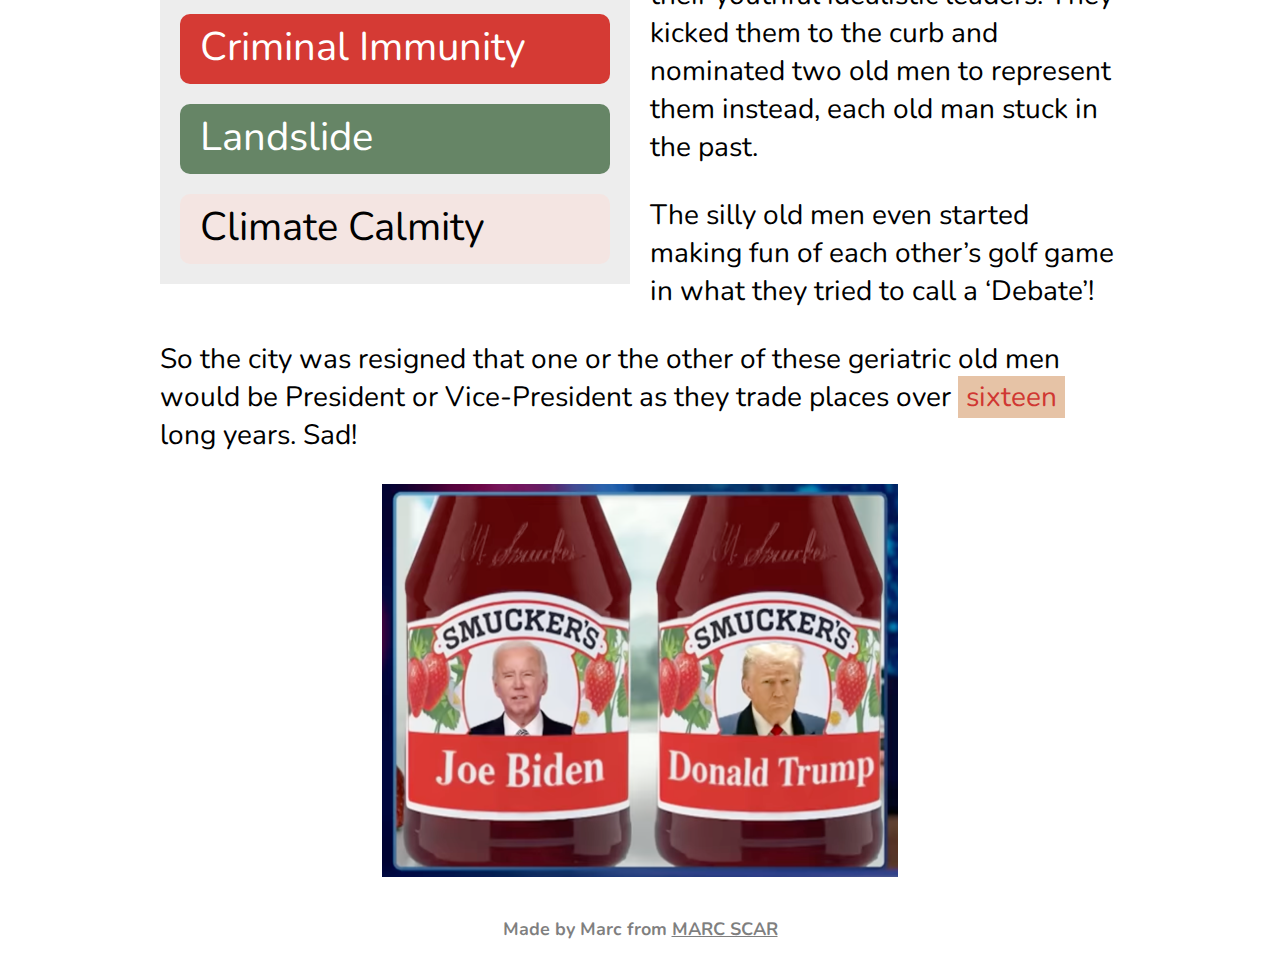
==== commit 635c4b72: "simple editorial change" ====
--- a/index.html
+++ b/index.html
@@ -70,7 +70,7 @@
       <p>Once upon a time there was a shining city on a hill. It’s leaders were vibrant and visionary. They were inspiring and very serious.</p>
       <p>But it’s citizens inexplicably tired of their youthful idealistic leaders. They kicked them to the curb and nominated two old men to represent them instead, each old man stuck in the past.</p>
       <p>The silly old men even started making fun of each other’s golf game in what they tried to call a ‘Debate’!</p>
-      <p>So the city was resigned to be led by one or the other of these charmless geriatric old men for <span class="highlight">twelve long years</span> as they fumble their way around in a newly incredulous world.</p>
+      <p>So the city was resigned that one or the other of these geriatric old men would be President or Vice-President as they trade places over <span class="highlight">sixteen</span> long years. Sad!</p>
 
     </article>
   </div>
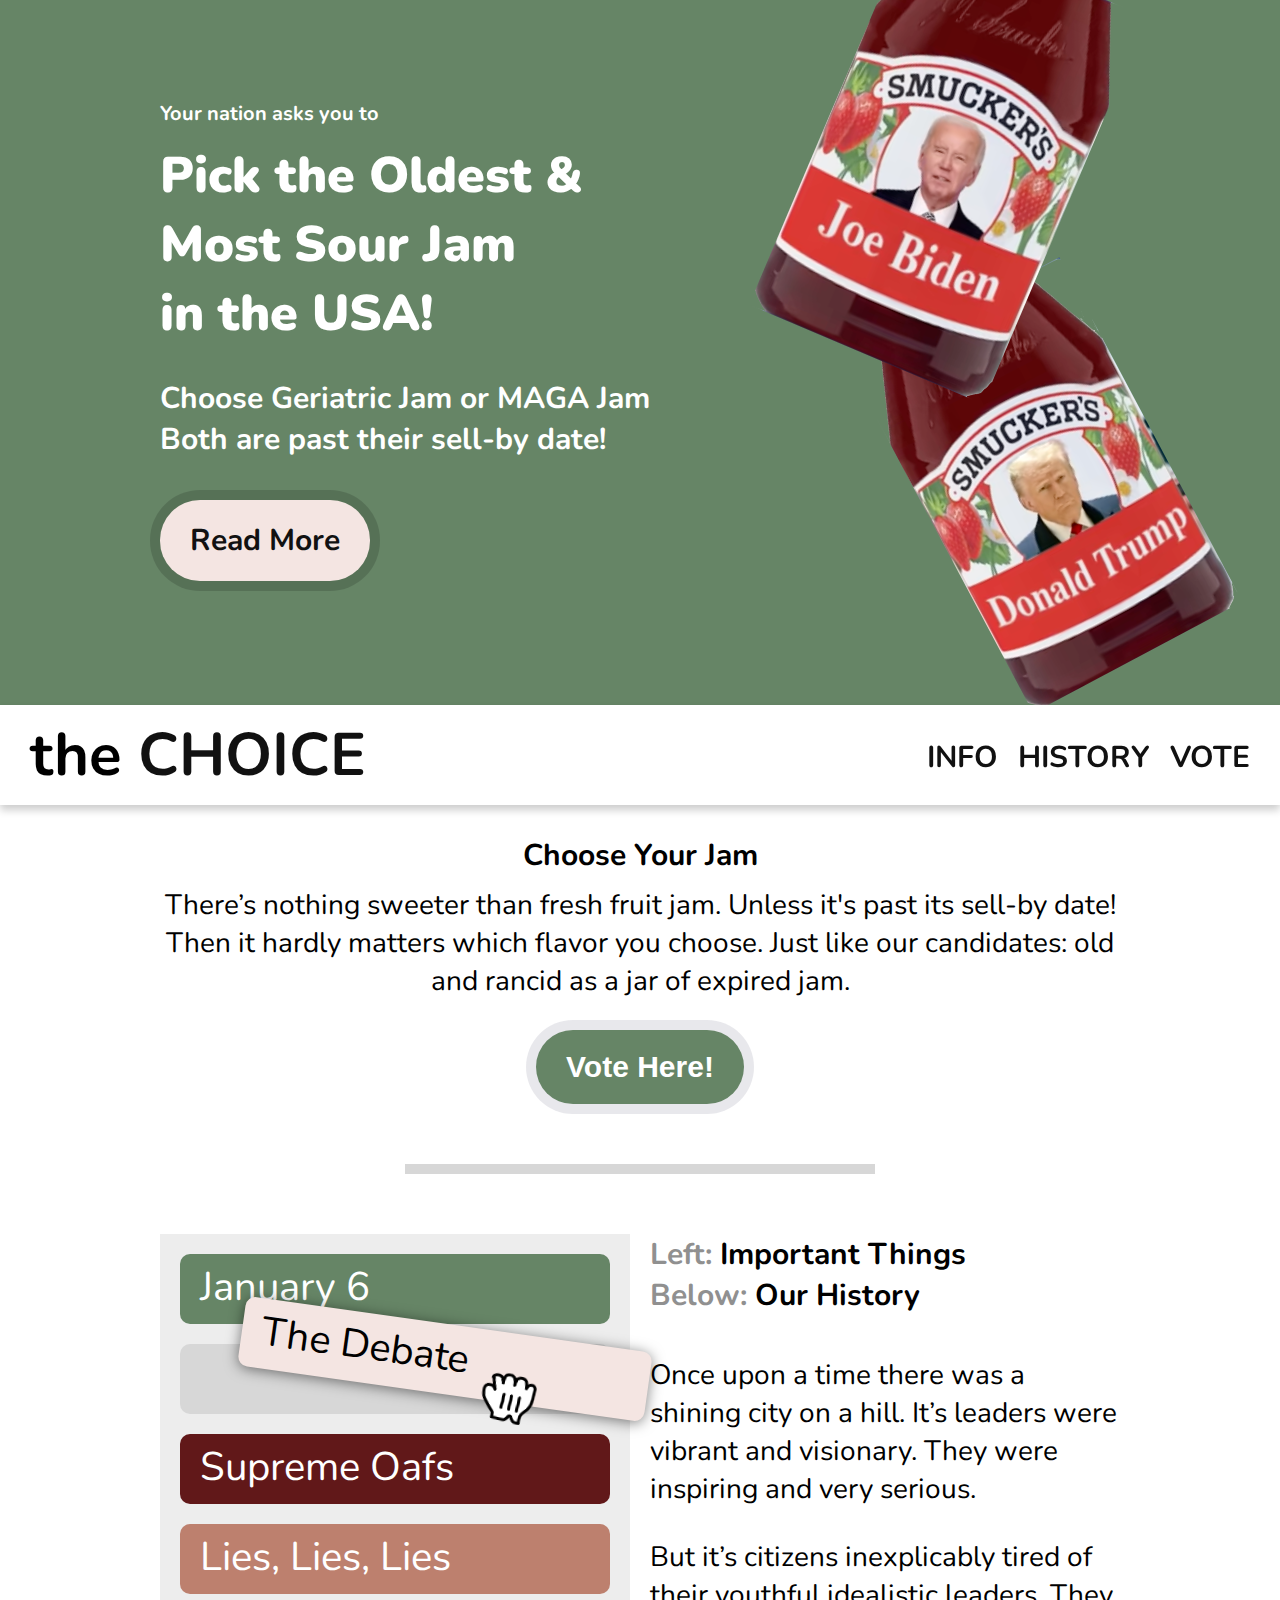
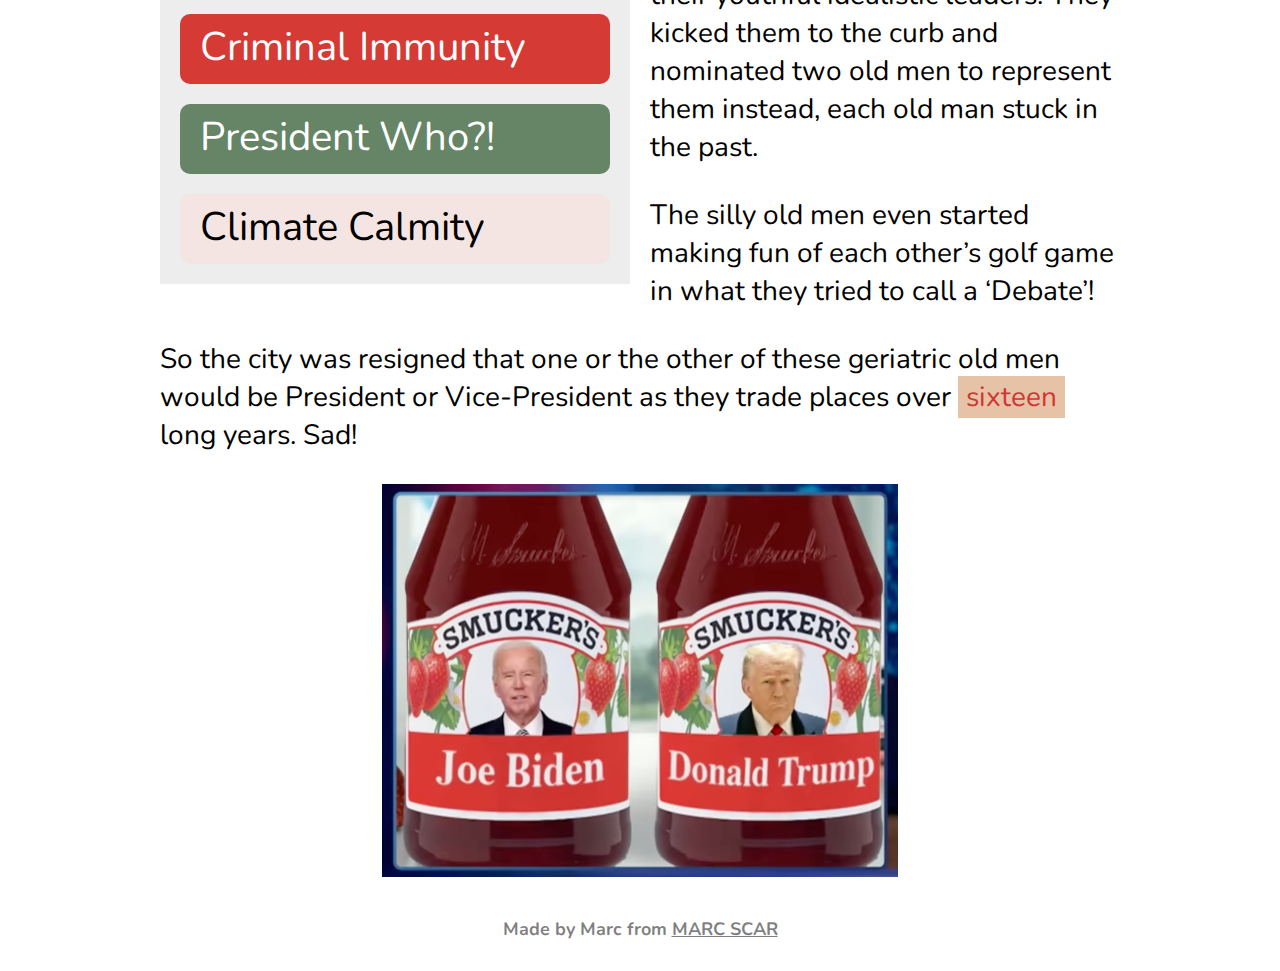
==== commit 6a331fe0: "Update links" ====
--- a/index.html
+++ b/index.html
@@ -59,11 +59,11 @@
       <ul>
         <li class="green"><a target="_blank" href="https://apnews.com/article/trump-indicted-jan-6-investigation-special-counsel-debb59bb7a4d9f93f7e2dace01feccdc">January 6</a></li>
         <li class="blank">&nbsp;</li>
-        <li class="pink rotate"><a target="_blank" href="https://www.cbc.ca/news/world/2024-us-debate-analysis-1.7249398">The Debate</a></li>
+        <li class="pink rotate"><a target="_blank" href="https://www.politico.com/news/magazine/2024/06/28/worst-debate-performance-history-opinion-00165686">The Debate</a></li>
         <li class="purple"><a target="_blank" href="https://www.theatlantic.com/politics/archive/2024/07/supreme-court-donald-trump-immunity-decision/678859/">Supreme Oafs</a></li>
         <li class="salmon"><a target="_blank" href="https://www.nytimes.com/interactive/2017/06/23/opinion/trumps-lies.html">Lies, Lies, Lies</a></li>
         <li class="red"><a target="_blank" href="https://www.vox.com/scotus/358292/supreme-court-trump-immunity-dictatorship">Criminal Immunity</a></li>
-        <li class="green"><a target="_blank" href="https://www.theatlantic.com/politics/archive/2024/07/trump-campain-election-2024-susie-wiles-chris-lacivita/678806/">Landslide</a></li>
+        <li class="green"><a target="_blank" href="https://www.wsj.com/livecoverage/president-biden-campaign-2024/card/biden-accidentally-introduces-ukraine-s-zelensky-as-president-putin--biVtbH8UDcdiMux4Yd21">President Who?!</a></li>
         <li class="pink"><a target="_blank" href="https://www.cnn.com/2024/07/03/climate/trump-v-biden-climate-stakes/index.html">Climate Calmity</a></li>
       </ul>
       <h3><span class="light">Left:</span> Important Things <br> <span class="light">Below:</span> Our History</h3>
